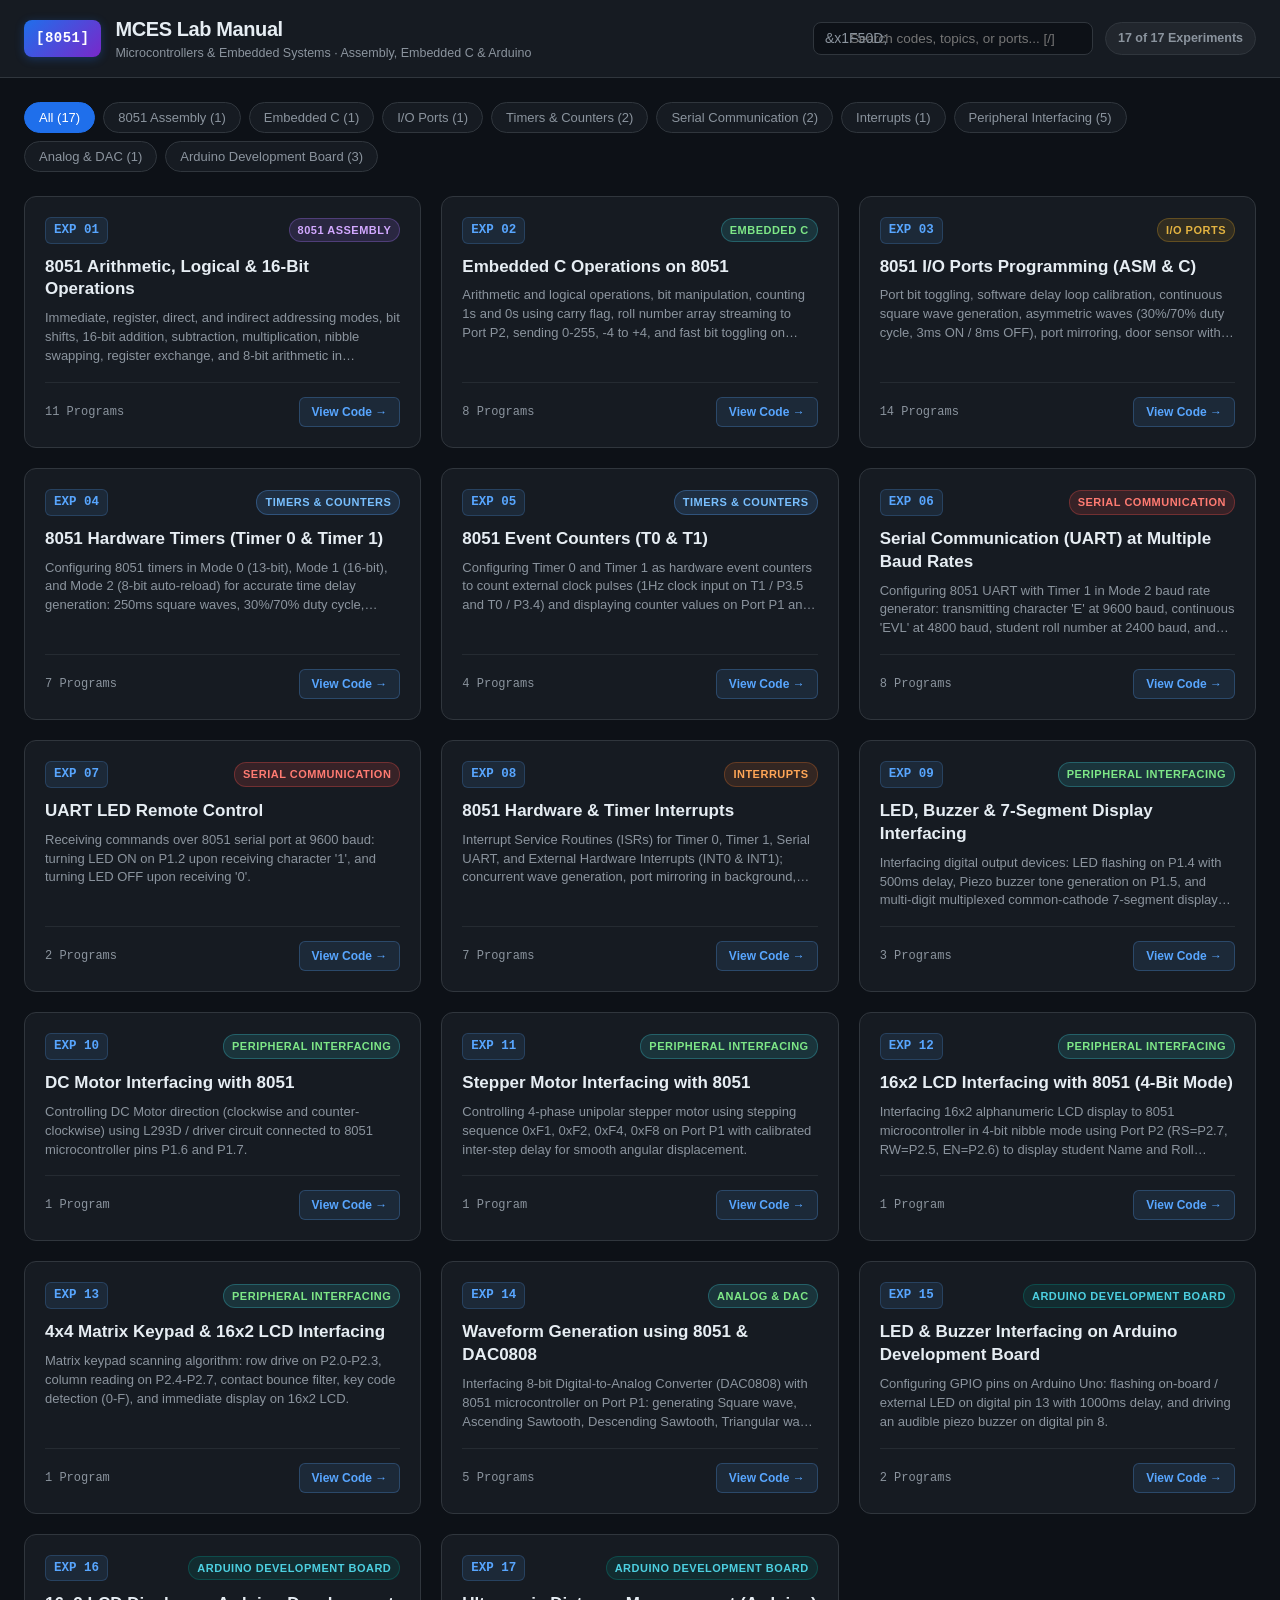
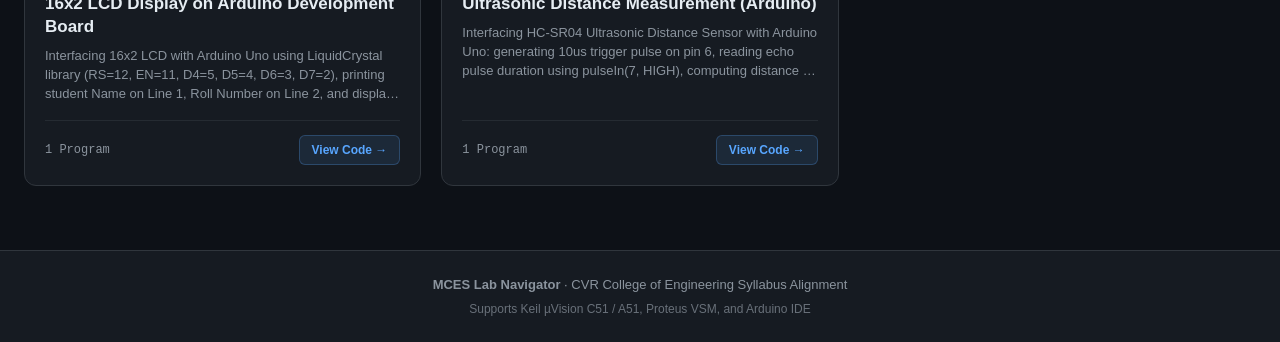
==== index.html @ 0febf1c0 "Initial commit: MCES 8051 Lab Experiments web viewer and source codes" ====
<!DOCTYPE html>
<html lang="en">
<head>
  <meta charset="UTF-8">
  <meta http-equiv="X-UA-Compatible" content="IE=edge">
  <meta name="viewport" content="width=device-width, initial-scale=1.0">
  <title>MCES Lab - 8051 Microcontroller & Embedded Systems</title>
  <meta name="description" content="Comprehensive interactive laboratory manual, code viewer, and reference for 8051 Microcontroller, Embedded C, Peripheral Interfacing, and Arduino Development Board experiments.">
  <link rel="stylesheet" href="styles.css">
</head>
<body>

  <!-- Top Navigation Header -->
  <header class="topbar">
    <a class="brand" href="#">
      <span class="brand-badge">[8051]</span>
      <div class="brand-info">
        <h1>MCES Lab Manual</h1>
        <p>Microcontrollers &amp; Embedded Systems &middot; Assembly, Embedded C &amp; Arduino</p>
      </div>
    </a>
    <div class="topbar-actions">
      <div class="search-box">
        <span class="search-icon">&x1F50D;</span>
        <input id="searchInput" class="search-input" type="text" placeholder="Search codes, topics, or ports... [/]" aria-label="Search experiments" autocomplete="off">
      </div>
      <span id="countBadge" class="badge-count">17 Experiments</span>
    </div>
  </header>

  <!-- Main Content Area -->
  <main class="wrap">

    <!-- Filter Buttons Bar -->
    <nav id="filterBar" class="filter-bar" aria-label="Experiment Categories"></nav>

    <!-- Home View: Grid of Experiments -->
    <section id="homeView" aria-label="Experiments List">
      <div id="grid" class="grid"></div>
      <div id="emptyState" class="empty-state" style="display:none; text-align: center; padding: 60px 20px; color: #8b949e;">
        <h3 style="font-size: 18px; color: #e6edf3; margin-bottom: 8px;">No experiments found</h3>
        <p>Try searching for different keywords, experiment numbers, or port pins (e.g. "P1.2", "UART", "Timer", "ADC", "LCD").</p>
      </div>
    </section>

    <!-- Detail View: Side-by-side / Tabbed Code Viewer -->
    <section id="detailView" class="detail-view" style="display:none;" aria-label="Experiment Detail">
      
      <div class="detail-header">
        <div class="detail-nav-left">
          <button id="backBtn" class="back-btn" type="button">&larr; All Experiments</button>
          <div class="detail-title-group">
            <h2>
              <span id="expNum" class="card-num">EXP 01</span>
              <span id="expTitle">Experiment Title</span>
              <span id="expCategory" class="category-pill pill-asm">Category</span>
            </h2>
            <p id="expDesc" class="detail-desc">Experiment description and objectives.</p>
            <div id="expHardware" class="hardware-info">&#x1F50C; Hardware connection details</div>
          </div>
        </div>

        <div class="detail-nav-right">
          <button id="prevExpBtn" class="nav-cycle-btn" type="button" title="Previous Experiment">&larr; Prev</button>
          <button id="nextExpBtn" class="nav-cycle-btn" type="button" title="Next Experiment">Next &rarr;</button>
        </div>
      </div>

      <!-- File Tabs Bar -->
      <div class="tabs-bar">
        <div id="tabsList" class="tabs-list"></div>
        <div class="tab-actions">
          <button id="copyBtn" class="btn primary" type="button" title="Copy code to clipboard">&#x2398; Copy Code</button>
          <button id="downloadBtn" class="btn" type="button" title="Download source file">&#x2913; Download</button>
        </div>
      </div>

      <!-- Code Display Container -->
      <div class="code-container">
        <div class="code-meta-bar">
          <span id="fileName">main.c</span>
          <span id="fileLang">C</span>
        </div>
        <div class="code-wrapper">
          <pre><code id="codeViewer"></code></pre>
        </div>
      </div>

    </section>

  </main>

  <!-- Notification Toast -->
  <div id="toast" class="toast" role="status" aria-live="polite">Code copied!</div>

  <!-- Footer -->
  <footer>
    <p><strong>MCES Lab Navigator</strong> &middot; CVR College of Engineering Syllabus Alignment</p>
    <p style="margin-top: 6px; font-size: 12px; opacity: 0.7;">Supports Keil &micro;Vision C51 / A51, Proteus VSM, and Arduino IDE</p>
  </footer>

  <!-- Scripts -->
  <script src="experiments.js"></script>
  <script src="app.js"></script>

</body>
</html>
---- styles.css ----
/* MCES Lab Experiments Viewer - 8051 Microcontroller & Embedded Systems */
* {
  margin: 0;
  padding: 0;
  -webkit-box-sizing: border-box;
  -moz-box-sizing: border-box;
  box-sizing: border-box;
}

[hidden] {
  display: none !important;
}

:root {
  --bg-main: #0d1117;
  --bg-card: #161b22;
  --bg-card-hover: #1c2128;
  --bg-topbar: #161b22;
  --bg-code: #0b0f14;
  --bg-tab: #21262d;
  --bg-tab-active: #30363d;
  --border-color: #30363d;
  --border-hover: #484f58;
  --text-main: #e6edf3;
  --text-muted: #8b949e;
  --text-accent: #58a6ff;
  --accent-blue: #1f6feb;
  --accent-cyan: #39c5cf;
  --accent-green: #238636;
  --accent-green-hover: #2ea043;
  --accent-purple: #a371f7;
  --accent-orange: #d29922;
  --accent-red: #f85149;
  --font-sans: -apple-system, BlinkMacSystemFont, "Segoe UI", Roboto, "Helvetica Neue", Arial, sans-serif;
  --font-mono: ui-monospace, SFMono-Regular, "SF Mono", Menlo, Consolas, "Liberation Mono", monospace;
}

html {
  background: var(--bg-main);
  color: var(--text-main);
  font-family: var(--font-sans);
  font-size: 15px;
  line-height: 1.5;
  -webkit-text-size-adjust: 100%;
}

body {
  min-height: 100vh;
  display: flex;
  flex-direction: column;
  background: var(--bg-main);
}

/* ---------- Topbar ---------- */
.topbar {
  background: var(--bg-topbar);
  border-bottom: 1px solid var(--border-color);
  padding: 14px 24px;
  display: flex;
  align-items: center;
  justify-content: space-between;
  position: sticky;
  top: 0;
  z-index: 100;
  backdrop-filter: blur(8px);
}

.brand {
  display: flex;
  align-items: center;
  gap: 14px;
  cursor: pointer;
  text-decoration: none;
}

.brand-badge {
  background: linear-gradient(135deg, #1f6feb, #7928ca);
  color: #fff;
  font-family: var(--font-mono);
  font-weight: 800;
  font-size: 14px;
  padding: 8px 12px;
  border-radius: 8px;
  letter-spacing: 0.5px;
  box-shadow: 0 2px 10px rgba(31, 111, 235, 0.3);
}

.brand-info h1 {
  font-size: 20px;
  font-weight: 700;
  letter-spacing: -0.02em;
  color: var(--text-main);
  display: flex;
  align-items: center;
  gap: 8px;
}

.brand-info p {
  font-size: 12.5px;
  color: var(--text-muted);
}

.topbar-actions {
  display: flex;
  align-items: center;
  gap: 12px;
}

.search-box {
  position: relative;
  display: flex;
  align-items: center;
}

.search-icon {
  position: absolute;
  left: 12px;
  color: var(--text-muted);
  pointer-events: none;
  font-size: 14px;
}

.search-input {
  background: var(--bg-main);
  border: 1px solid var(--border-color);
  border-radius: 8px;
  padding: 8px 14px 8px 36px;
  color: var(--text-main);
  font-size: 13.5px;
  width: 280px;
  transition: all 0.2s ease;
}

.search-input:focus {
  outline: none;
  border-color: var(--text-accent);
  box-shadow: 0 0 0 3px rgba(88, 166, 255, 0.15);
  width: 320px;
}

.badge-count {
  background: var(--bg-tab);
  border: 1px solid var(--border-color);
  color: var(--text-muted);
  padding: 6px 12px;
  border-radius: 20px;
  font-size: 12.5px;
  font-weight: 600;
}

/* ---------- Main Container ---------- */
.wrap {
  flex: 1;
  max-width: 1440px;
  width: 100%;
  margin: 0 auto;
  padding: 24px;
}

/* Filter Bar */
.filter-bar {
  display: flex;
  align-items: center;
  gap: 8px;
  margin-bottom: 24px;
  flex-wrap: wrap;
}

.filter-btn {
  background: var(--bg-card);
  border: 1px solid var(--border-color);
  color: var(--text-muted);
  padding: 7px 14px;
  border-radius: 20px;
  font-size: 13px;
  font-weight: 500;
  cursor: pointer;
  transition: all 0.15s ease;
}

.filter-btn:hover {
  color: var(--text-main);
  border-color: var(--border-hover);
  background: var(--bg-card-hover);
}

.filter-btn.active {
  background: var(--accent-blue);
  color: #fff;
  border-color: var(--accent-blue);
}

/* ---------- Experiment Cards Grid ---------- */
.grid {
  display: grid;
  grid-template-columns: repeat(auto-fill, minmax(360px, 1fr));
  gap: 20px;
}

.card {
  background: var(--bg-card);
  border: 1px solid var(--border-color);
  border-radius: 12px;
  padding: 20px;
  display: flex;
  flex-direction: column;
  justify-content: space-between;
  cursor: pointer;
  transition: all 0.2s cubic-bezier(0.16, 1, 0.3, 1);
  position: relative;
  overflow: hidden;
}

.card:hover {
  border-color: var(--border-hover);
  background: var(--bg-card-hover);
  transform: translateY(-2px);
  box-shadow: 0 8px 24px rgba(0, 0, 0, 0.3);
}

.card-top {
  display: flex;
  align-items: center;
  justify-content: space-between;
  margin-bottom: 12px;
}

.card-num {
  font-family: var(--font-mono);
  font-size: 12.5px;
  font-weight: 700;
  color: var(--text-accent);
  background: rgba(88, 166, 255, 0.1);
  padding: 3px 8px;
  border-radius: 6px;
  border: 1px solid rgba(88, 166, 255, 0.2);
}

.category-pill {
  font-size: 11px;
  font-weight: 600;
  text-transform: uppercase;
  letter-spacing: 0.5px;
  padding: 3px 8px;
  border-radius: 12px;
}

.pill-asm { background: rgba(163, 113, 247, 0.15); color: #d2a8ff; border: 1px solid rgba(163, 113, 247, 0.3); }
.pill-c { background: rgba(57, 197, 207, 0.15); color: #7ee787; border: 1px solid rgba(57, 197, 207, 0.3); }
.pill-io { background: rgba(210, 153, 34, 0.15); color: #e3b341; border: 1px solid rgba(210, 153, 34, 0.3); }
.pill-timer { background: rgba(88, 166, 255, 0.15); color: #79c0ff; border: 1px solid rgba(88, 166, 255, 0.3); }
.pill-serial { background: rgba(248, 81, 73, 0.15); color: #ff7b72; border: 1px solid rgba(248, 81, 73, 0.3); }
.pill-interrupt { background: rgba(219, 109, 40, 0.15); color: #ffa657; border: 1px solid rgba(219, 109, 40, 0.3); }
.pill-arduino { background: rgba(0, 150, 136, 0.15); color: #4dd0e1; border: 1px solid rgba(0, 150, 136, 0.3); }

.card-title {
  font-size: 17px;
  font-weight: 600;
  color: var(--text-main);
  margin-bottom: 8px;
  line-height: 1.35;
}

.card-desc {
  font-size: 13px;
  color: var(--text-muted);
  line-height: 1.45;
  margin-bottom: 16px;
  display: -webkit-box;
  -webkit-line-clamp: 3;
  -webkit-box-orient: vertical;
  overflow: hidden;
}

.card-footer {
  display: flex;
  align-items: center;
  justify-content: space-between;
  padding-top: 14px;
  border-top: 1px solid rgba(48, 54, 61, 0.6);
}

.card-files-count {
  font-size: 12px;
  color: var(--text-muted);
  font-family: var(--font-mono);
}

.card-action-btn {
  background: rgba(88, 166, 255, 0.1);
  color: var(--text-accent);
  border: 1px solid rgba(88, 166, 255, 0.25);
  padding: 5px 12px;
  border-radius: 6px;
  font-size: 12px;
  font-weight: 600;
  display: flex;
  align-items: center;
  gap: 6px;
  transition: all 0.15s ease;
}

.card:hover .card-action-btn {
  background: var(--accent-blue);
  color: #fff;
  border-color: var(--accent-blue);
}

/* ---------- Detail View ---------- */
.detail-view {
  background: var(--bg-card);
  border: 1px solid var(--border-color);
  border-radius: 12px;
  overflow: hidden;
  box-shadow: 0 12px 36px rgba(0, 0, 0, 0.4);
}

.detail-header {
  padding: 20px 24px;
  background: var(--bg-topbar);
  border-bottom: 1px solid var(--border-color);
  display: flex;
  align-items: flex-start;
  justify-content: space-between;
  gap: 20px;
  flex-wrap: wrap;
}

.detail-nav-left {
  display: flex;
  flex-direction: column;
  gap: 12px;
  flex: 1;
}

.back-btn {
  background: var(--bg-tab);
  border: 1px solid var(--border-color);
  color: var(--text-main);
  padding: 6px 14px;
  border-radius: 6px;
  font-size: 13px;
  font-weight: 500;
  cursor: pointer;
  display: inline-flex;
  align-items: center;
  gap: 6px;
  width: fit-content;
  transition: all 0.15s ease;
}

.back-btn:hover {
  background: var(--bg-tab-active);
  border-color: var(--border-hover);
}

.detail-title-group h2 {
  font-size: 22px;
  font-weight: 700;
  color: var(--text-main);
  display: flex;
  align-items: center;
  gap: 12px;
  flex-wrap: wrap;
}

.detail-desc {
  font-size: 14px;
  color: var(--text-muted);
  margin-top: 6px;
  line-height: 1.5;
}

.hardware-info {
  margin-top: 10px;
  font-size: 12.5px;
  background: rgba(31, 111, 235, 0.08);
  border: 1px solid rgba(88, 166, 255, 0.2);
  padding: 8px 12px;
  border-radius: 6px;
  color: #79c0ff;
  display: inline-flex;
  align-items: center;
  gap: 8px;
}

.detail-nav-right {
  display: flex;
  align-items: center;
  gap: 8px;
}

.nav-cycle-btn {
  background: var(--bg-tab);
  border: 1px solid var(--border-color);
  color: var(--text-main);
  padding: 6px 12px;
  border-radius: 6px;
  font-size: 13px;
  cursor: pointer;
}

.nav-cycle-btn:hover {
  background: var(--bg-tab-active);
}

/* Code Tabs Bar */
.tabs-bar {
  background: #12161f;
  border-bottom: 1px solid var(--border-color);
  padding: 0 16px;
  display: flex;
  align-items: center;
  justify-content: space-between;
  overflow-x: auto;
  gap: 4px;
}

.tabs-list {
  display: flex;
  align-items: center;
  gap: 4px;
}

.tab-btn {
  background: transparent;
  border: none;
  border-bottom: 2px solid transparent;
  color: var(--text-muted);
  padding: 12px 16px;
  font-size: 13px;
  font-weight: 500;
  cursor: pointer;
  white-space: nowrap;
  transition: all 0.15s ease;
  display: flex;
  align-items: center;
  gap: 6px;
}

.tab-btn:hover {
  color: var(--text-main);
}

.tab-btn.active {
  color: var(--text-accent);
  border-bottom-color: var(--text-accent);
  font-weight: 600;
}

.tab-actions {
  display: flex;
  align-items: center;
  gap: 8px;
  padding: 6px 0;
}

.btn {
  background: var(--bg-tab);
  border: 1px solid var(--border-color);
  color: var(--text-main);
  padding: 6px 12px;
  border-radius: 6px;
  font-size: 12.5px;
  font-weight: 500;
  cursor: pointer;
  display: inline-flex;
  align-items: center;
  gap: 6px;
  transition: all 0.15s ease;
}

.btn:hover {
  background: var(--bg-tab-active);
  border-color: var(--border-hover);
}

.btn.primary {
  background: var(--accent-green);
  border-color: rgba(240, 246, 252, 0.1);
  color: #fff;
  font-weight: 600;
}

.btn.primary:hover {
  background: var(--accent-green-hover);
}

/* Code Viewer Area */
.code-container {
  position: relative;
  background: var(--bg-code);
  overflow: hidden;
}

.code-meta-bar {
  background: rgba(22, 27, 34, 0.8);
  border-bottom: 1px solid var(--border-color);
  padding: 8px 16px;
  font-family: var(--font-mono);
  font-size: 12px;
  color: var(--text-muted);
  display: flex;
  align-items: center;
  justify-content: space-between;
}

.code-wrapper {
  overflow-x: auto;
  max-height: 650px;
  padding: 16px 0;
}

pre {
  margin: 0;
  font-family: var(--font-mono);
  font-size: 13.5px;
  line-height: 1.6;
}

code {
  font-family: var(--font-mono);
  display: block;
}

.code-line {
  display: flex;
  padding: 0 16px;
}

.code-line:hover {
  background: rgba(255, 255, 255, 0.03);
}

.line-num {
  width: 44px;
  min-width: 44px;
  text-align: right;
  padding-right: 16px;
  color: #484f58;
  user-select: none;
  font-size: 12.5px;
}

.line-content {
  flex: 1;
  white-space: pre;
}

/* Syntax Highlighting */
.hl-keyword { color: #ff7b72; font-weight: 600; }
.hl-directive { color: #d2a8ff; font-weight: 600; }
.hl-type { color: #79c0ff; }
.hl-string { color: #a5d6ff; }
.hl-number { color: #79c0ff; }
.hl-comment { color: #8b949e; font-style: italic; }
.hl-reg { color: #ffa657; }
.hl-label { color: #d2a8ff; font-weight: 600; }
.hl-func { color: #d2a8ff; }
.hl-preproc { color: #ff7b72; }

/* Toast */
.toast {
  position: fixed;
  bottom: 24px;
  right: 24px;
  background: #238636;
  color: #fff;
  padding: 10px 18px;
  border-radius: 8px;
  font-size: 13.5px;
  font-weight: 600;
  box-shadow: 0 4px 16px rgba(0, 0, 0, 0.4);
  transform: translateY(100px);
  opacity: 0;
  transition: all 0.25s cubic-bezier(0.16, 1, 0.3, 1);
  z-index: 999;
}

.toast.show {
  transform: translateY(0);
  opacity: 1;
}

/* Footer */
footer {
  margin-top: 40px;
  border-top: 1px solid var(--border-color);
  padding: 24px;
  text-align: center;
  color: var(--text-muted);
  font-size: 13px;
  background: var(--bg-topbar);
}

footer a {
  color: var(--text-accent);
  text-decoration: none;
}

footer a:hover {
  text-decoration: underline;
}

/* Responsive adjustments */
@media (max-width: 768px) {
  .topbar {
    flex-direction: column;
    align-items: stretch;
    gap: 12px;
    padding: 12px 16px;
  }
  .search-input {
    width: 100% !important;
  }
  .grid {
    grid-template-columns: 1fr;
  }
  .detail-header {
    flex-direction: column;
  }
}
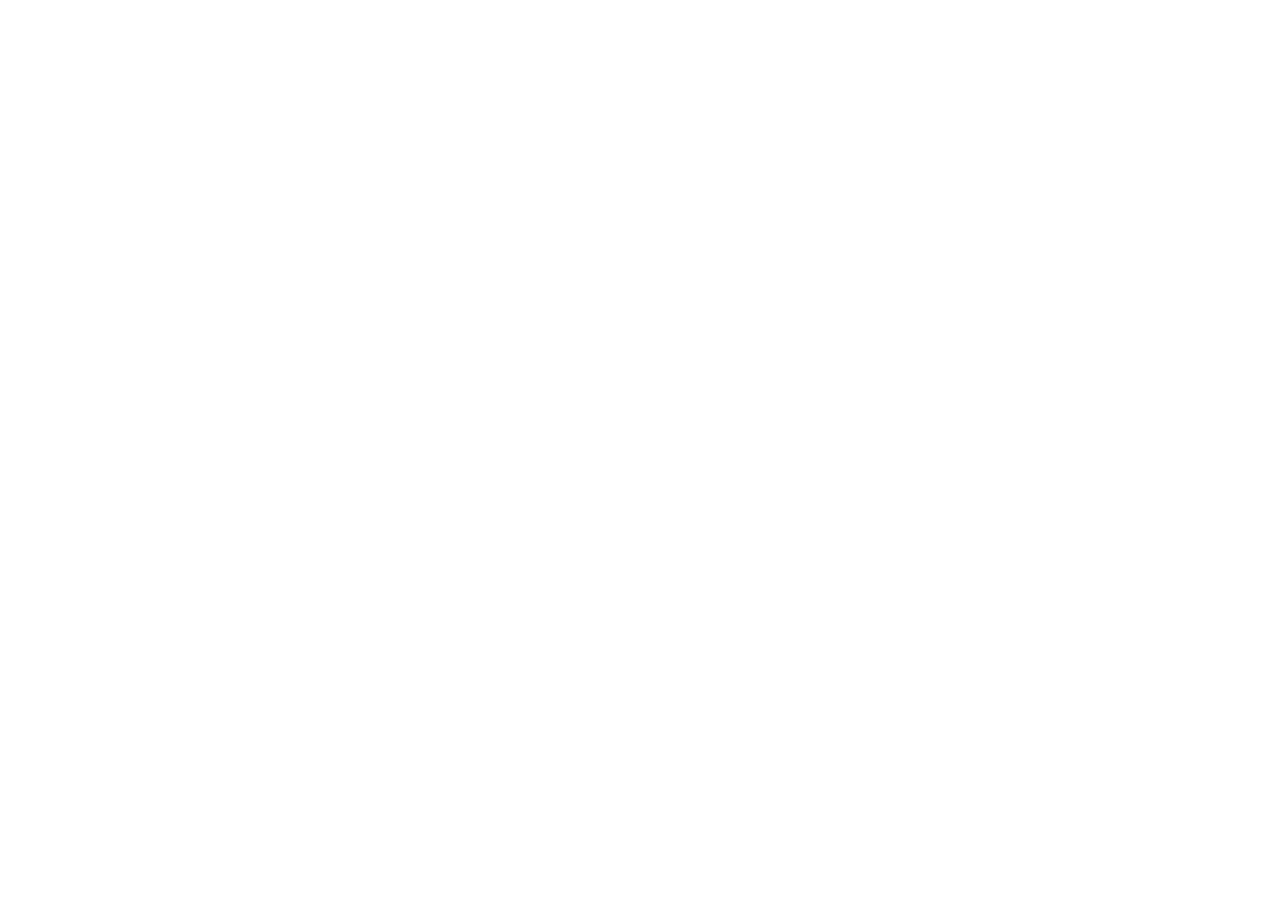
==== commit be54725c: "Redirect index.html to https://mces-six.vercel.app" ====
--- a/index.html
+++ b/index.html
@@ -2,106 +2,81 @@
 <html lang="en">
 <head>
   <meta charset="UTF-8">
-  <meta http-equiv="X-UA-Compatible" content="IE=edge">
-  <meta name="viewport" content="width=device-width, initial-scale=1.0">
-  <title>MCES Lab - 8051 Microcontroller & Embedded Systems</title>
-  <meta name="description" content="Comprehensive interactive laboratory manual, code viewer, and reference for 8051 Microcontroller, Embedded C, Peripheral Interfacing, and Arduino Development Board experiments.">
-  <link rel="stylesheet" href="styles.css">
+  <meta http-equiv="refresh" content="0; url=https://mces-six.vercel.app">
+  <link rel="canonical" href="https://mces-six.vercel.app">
+  <title>Redirecting to MCES Lab...</title>
+  <script>
+    window.location.replace("https://mces-six.vercel.app");
+  </script>
+  <style>
+    * {
+      box-sizing: border-box;
+      margin: 0;
+      padding: 0;
+    }
+    body {
+      font-family: -apple-system, BlinkMacSystemFont, "Segoe UI", Roboto, Helvetica, Arial, sans-serif;
+      display: flex;
+      justify-content: center;
+      align-items: center;
+      min-height: 100vh;
+      background-color: #0d1117;
+      color: #e6edf3;
+      padding: 1.5rem;
+      text-align: center;
+    }
+    .container {
+      background: #161b22;
+      border: 1px solid #30363d;
+      padding: 2.5rem;
+      border-radius: 12px;
+      box-shadow: 0 8px 24px rgba(0,0,0,0.4);
+      max-width: 440px;
+      width: 100%;
+    }
+    .spinner {
+      width: 42px;
+      height: 42px;
+      margin: 0 auto 1.5rem;
+      border: 4px solid #30363d;
+      border-top: 4px solid #58a6ff;
+      border-radius: 50%;
+      animation: spin 0.8s linear infinite;
+    }
+    @keyframes spin {
+      0% { transform: rotate(0deg); }
+      100% { transform: rotate(360deg); }
+    }
+    h1 {
+      font-size: 1.3rem;
+      font-weight: 600;
+      margin-bottom: 0.75rem;
+      color: #f0f6fc;
+    }
+    p {
+      font-size: 0.95rem;
+      color: #8b949e;
+      margin-bottom: 1.25rem;
+      line-height: 1.5;
+    }
+    a {
+      display: inline-block;
+      color: #58a6ff;
+      text-decoration: none;
+      font-weight: 500;
+      word-break: break-all;
+    }
+    a:hover {
+      text-decoration: underline;
+    }
+  </style>
 </head>
 <body>
-
-  <!-- Top Navigation Header -->
-  <header class="topbar">
-    <a class="brand" href="#">
-      <span class="brand-badge">[8051]</span>
-      <div class="brand-info">
-        <h1>MCES Lab Manual</h1>
-        <p>Microcontrollers &amp; Embedded Systems &middot; Assembly, Embedded C &amp; Arduino</p>
-      </div>
-    </a>
-    <div class="topbar-actions">
-      <div class="search-box">
-        <span class="search-icon">&x1F50D;</span>
-        <input id="searchInput" class="search-input" type="text" placeholder="Search codes, topics, or ports... [/]" aria-label="Search experiments" autocomplete="off">
-      </div>
-      <span id="countBadge" class="badge-count">17 Experiments</span>
-    </div>
-  </header>
-
-  <!-- Main Content Area -->
-  <main class="wrap">
-
-    <!-- Filter Buttons Bar -->
-    <nav id="filterBar" class="filter-bar" aria-label="Experiment Categories"></nav>
-
-    <!-- Home View: Grid of Experiments -->
-    <section id="homeView" aria-label="Experiments List">
-      <div id="grid" class="grid"></div>
-      <div id="emptyState" class="empty-state" style="display:none; text-align: center; padding: 60px 20px; color: #8b949e;">
-        <h3 style="font-size: 18px; color: #e6edf3; margin-bottom: 8px;">No experiments found</h3>
-        <p>Try searching for different keywords, experiment numbers, or port pins (e.g. "P1.2", "UART", "Timer", "ADC", "LCD").</p>
-      </div>
-    </section>
-
-    <!-- Detail View: Side-by-side / Tabbed Code Viewer -->
-    <section id="detailView" class="detail-view" style="display:none;" aria-label="Experiment Detail">
-      
-      <div class="detail-header">
-        <div class="detail-nav-left">
-          <button id="backBtn" class="back-btn" type="button">&larr; All Experiments</button>
-          <div class="detail-title-group">
-            <h2>
-              <span id="expNum" class="card-num">EXP 01</span>
-              <span id="expTitle">Experiment Title</span>
-              <span id="expCategory" class="category-pill pill-asm">Category</span>
-            </h2>
-            <p id="expDesc" class="detail-desc">Experiment description and objectives.</p>
-            <div id="expHardware" class="hardware-info">&#x1F50C; Hardware connection details</div>
-          </div>
-        </div>
-
-        <div class="detail-nav-right">
-          <button id="prevExpBtn" class="nav-cycle-btn" type="button" title="Previous Experiment">&larr; Prev</button>
-          <button id="nextExpBtn" class="nav-cycle-btn" type="button" title="Next Experiment">Next &rarr;</button>
-        </div>
-      </div>
-
-      <!-- File Tabs Bar -->
-      <div class="tabs-bar">
-        <div id="tabsList" class="tabs-list"></div>
-        <div class="tab-actions">
-          <button id="copyBtn" class="btn primary" type="button" title="Copy code to clipboard">&#x2398; Copy Code</button>
-          <button id="downloadBtn" class="btn" type="button" title="Download source file">&#x2913; Download</button>
-        </div>
-      </div>
-
-      <!-- Code Display Container -->
-      <div class="code-container">
-        <div class="code-meta-bar">
-          <span id="fileName">main.c</span>
-          <span id="fileLang">C</span>
-        </div>
-        <div class="code-wrapper">
-          <pre><code id="codeViewer"></code></pre>
-        </div>
-      </div>
-
-    </section>
-
-  </main>
-
-  <!-- Notification Toast -->
-  <div id="toast" class="toast" role="status" aria-live="polite">Code copied!</div>
-
-  <!-- Footer -->
-  <footer>
-    <p><strong>MCES Lab Navigator</strong> &middot; CVR College of Engineering Syllabus Alignment</p>
-    <p style="margin-top: 6px; font-size: 12px; opacity: 0.7;">Supports Keil &micro;Vision C51 / A51, Proteus VSM, and Arduino IDE</p>
-  </footer>
-
-  <!-- Scripts -->
-  <script src="experiments.js"></script>
-  <script src="app.js"></script>
-
+  <div class="container">
+    <div class="spinner"></div>
+    <h1>Redirecting to MCES Lab...</h1>
+    <p>You are being redirected to<br><strong>mces-six.vercel.app</strong></p>
+    <p>If you are not redirected automatically,<br><a href="https://mces-six.vercel.app">click here to continue</a>.</p>
+  </div>
 </body>
-</html>
+</html>
